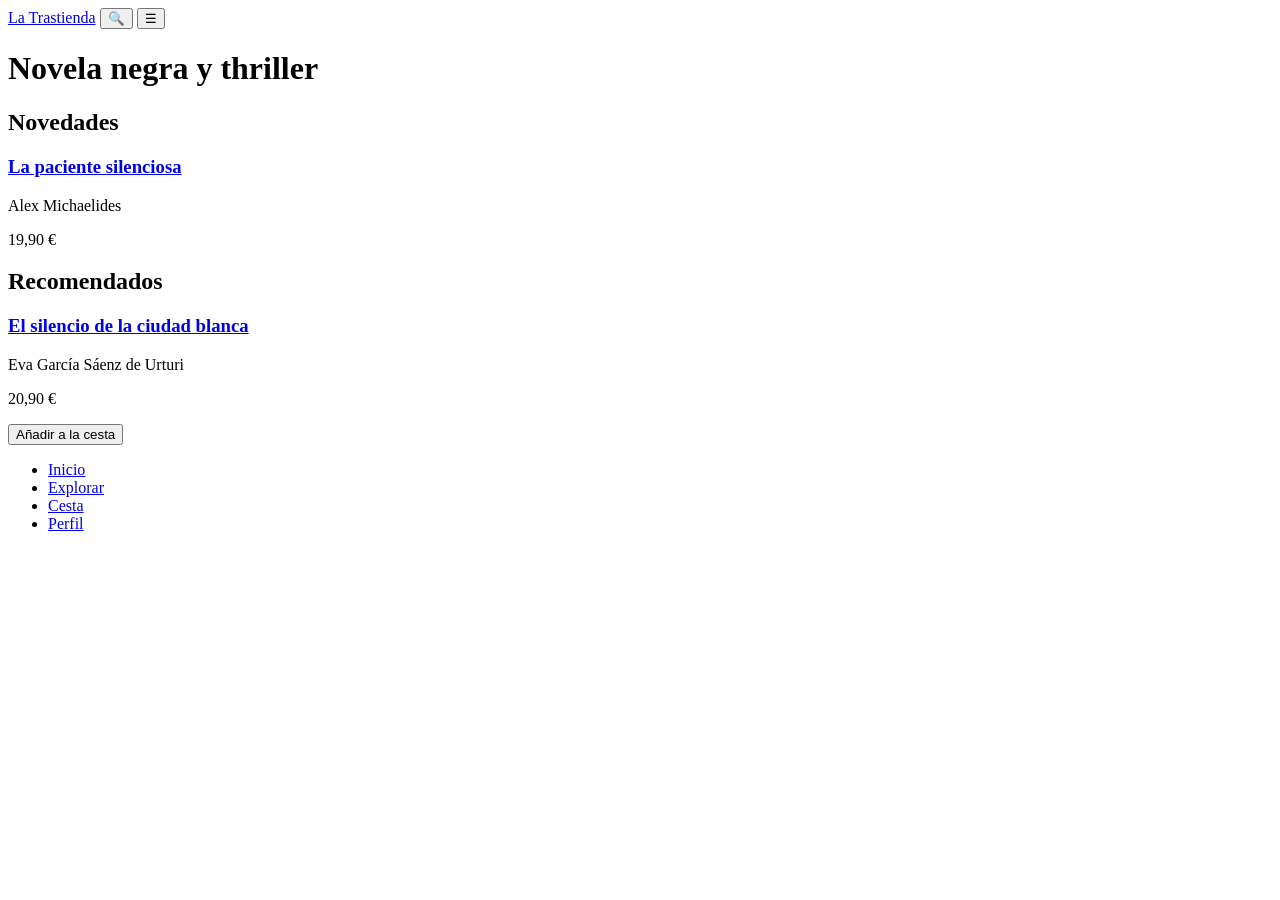
==== index.html @ 35718a54 "feat: add initial HTML structure and styles for store homepage and cart" ====
<!DOCTYPE html>
<html lang="es">
<head>
    <meta charset="UTF-8">
    <meta name="viewport" content="width=device-width, initial-scale=1.0">
    <title>Trastienda</title>
</head>
<body>
  <header>
    <a href="index.html">La Trastienda</a>
    <button type="button" aria-label="Buscar">🔍</button>
    <button type="button" aria-label="Abrir menú">☰</button>
  </header>

  <main>
    <h1>Novela negra y thriller</h1>

    <section>
      <h2>Novedades</h2>
      <article>
        <h3><a href="detalle.html">La paciente silenciosa</a></h3>
        <p>Alex Michaelides</p>
        <p>19,90 €</p>
      </article>
      <!-- más tarjetas -->
    </section>

    <section>
      <h2>Recomendados</h2>
      <article>
        <h3><a href="detalle.html">El silencio de la ciudad blanca</a></h3>
        <p>Eva García Sáenz de Urturi</p>
        <p>20,90 €</p>
        <button type="button">Añadir a la cesta</button>
      </article>
      <!-- más tarjetas -->
    </section>
  </main>

  <nav aria-label="Secciones de la app">
    <ul>
      <li><a href="index.html" aria-current="page">Inicio</a></li>
      <li><a href="explorar.html">Explorar</a></li>
      <li><a href="carrito.html">Cesta</a></li>
      <li><a href="perfil.html">Perfil</a></li>
    </ul>
  </nav>
</body>
</html>
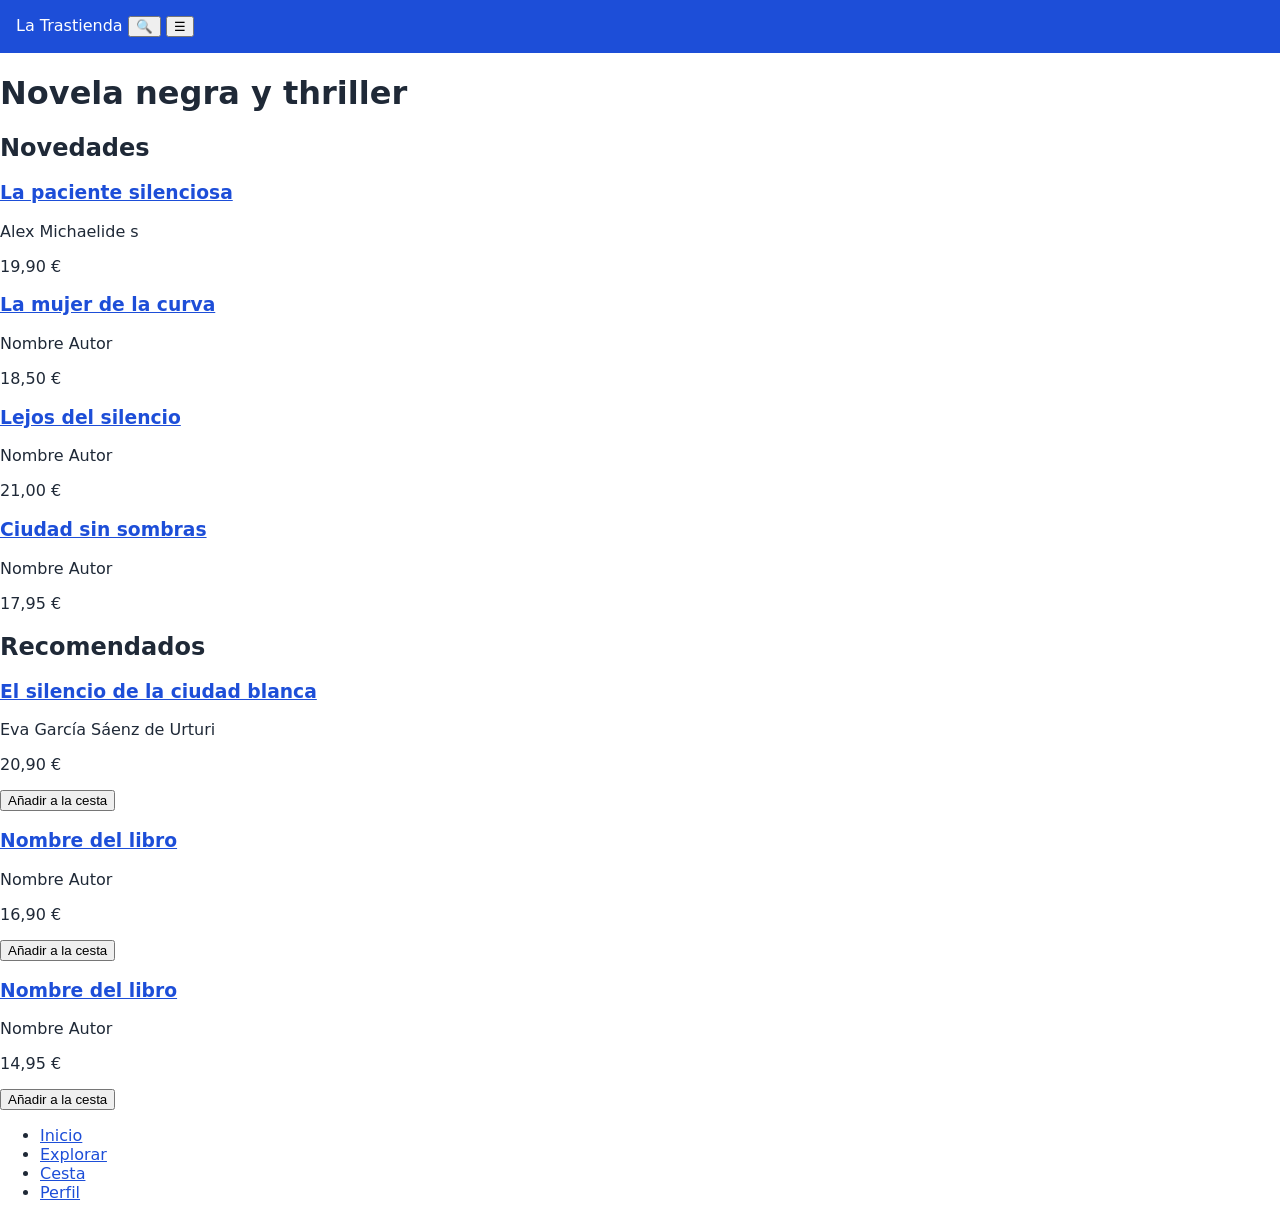
==== commit 6fea5479: "feat: add shopping cart view, base styles, and new items to index page" ====
--- a/index.html
+++ b/index.html
@@ -4,6 +4,7 @@
     <meta charset="UTF-8">
     <meta name="viewport" content="width=device-width, initial-scale=1.0">
     <title>Trastienda</title>
+    <link rel="stylesheet" href="css/styles.css">
 </head>
 <body>
   <header>
@@ -19,10 +20,24 @@
       <h2>Novedades</h2>
       <article>
         <h3><a href="detalle.html">La paciente silenciosa</a></h3>
-        <p>Alex Michaelides</p>
+        <p>Alex Michaelide  s</p>
         <p>19,90 €</p>
       </article>
-      <!-- más tarjetas -->
+      <article>
+        <h3><a href="detalle.html">La mujer de la curva</a></h3>
+        <p>Nombre Autor</p>
+        <p>18,50 €</p>
+      </article>
+      <article>
+        <h3><a href="detalle.html">Lejos del silencio</a></h3>
+        <p>Nombre Autor</p>
+        <p>21,00 €</p>
+      </article>
+      <article>
+        <h3><a href="detalle.html">Ciudad sin sombras</a></h3>
+        <p>Nombre Autor</p>
+        <p>17,95 €</p>
+      </article>
     </section>
 
     <section>
@@ -33,7 +48,18 @@
         <p>20,90 €</p>
         <button type="button">Añadir a la cesta</button>
       </article>
-      <!-- más tarjetas -->
+      <article>
+        <h3><a href="detalle.html">Nombre del libro</a></h3>
+        <p>Nombre Autor</p>
+        <p>16,90 €</p>
+        <button type="button">Añadir a la cesta</button>
+      </article>
+      <article>
+        <h3><a href="detalle.html">Nombre del libro</a></h3>
+        <p>Nombre Autor</p>
+        <p>14,95 €</p>
+        <button type="button">Añadir a la cesta</button>
+      </article>
     </section>
   </main>
 
--- a/css/styles.css
+++ b/css/styles.css
@@ -0,0 +1,20 @@
+body {
+  font-family: system-ui, sans-serif;
+  color: #1f2937;
+  margin: 0;
+}
+
+header {
+  background: #1d4ed8;
+  color: #fff;
+  padding: 1rem;
+}
+
+header a {
+  color: #fff;
+  text-decoration: none;
+}
+
+a {
+  color: #1d4ed8;
+}
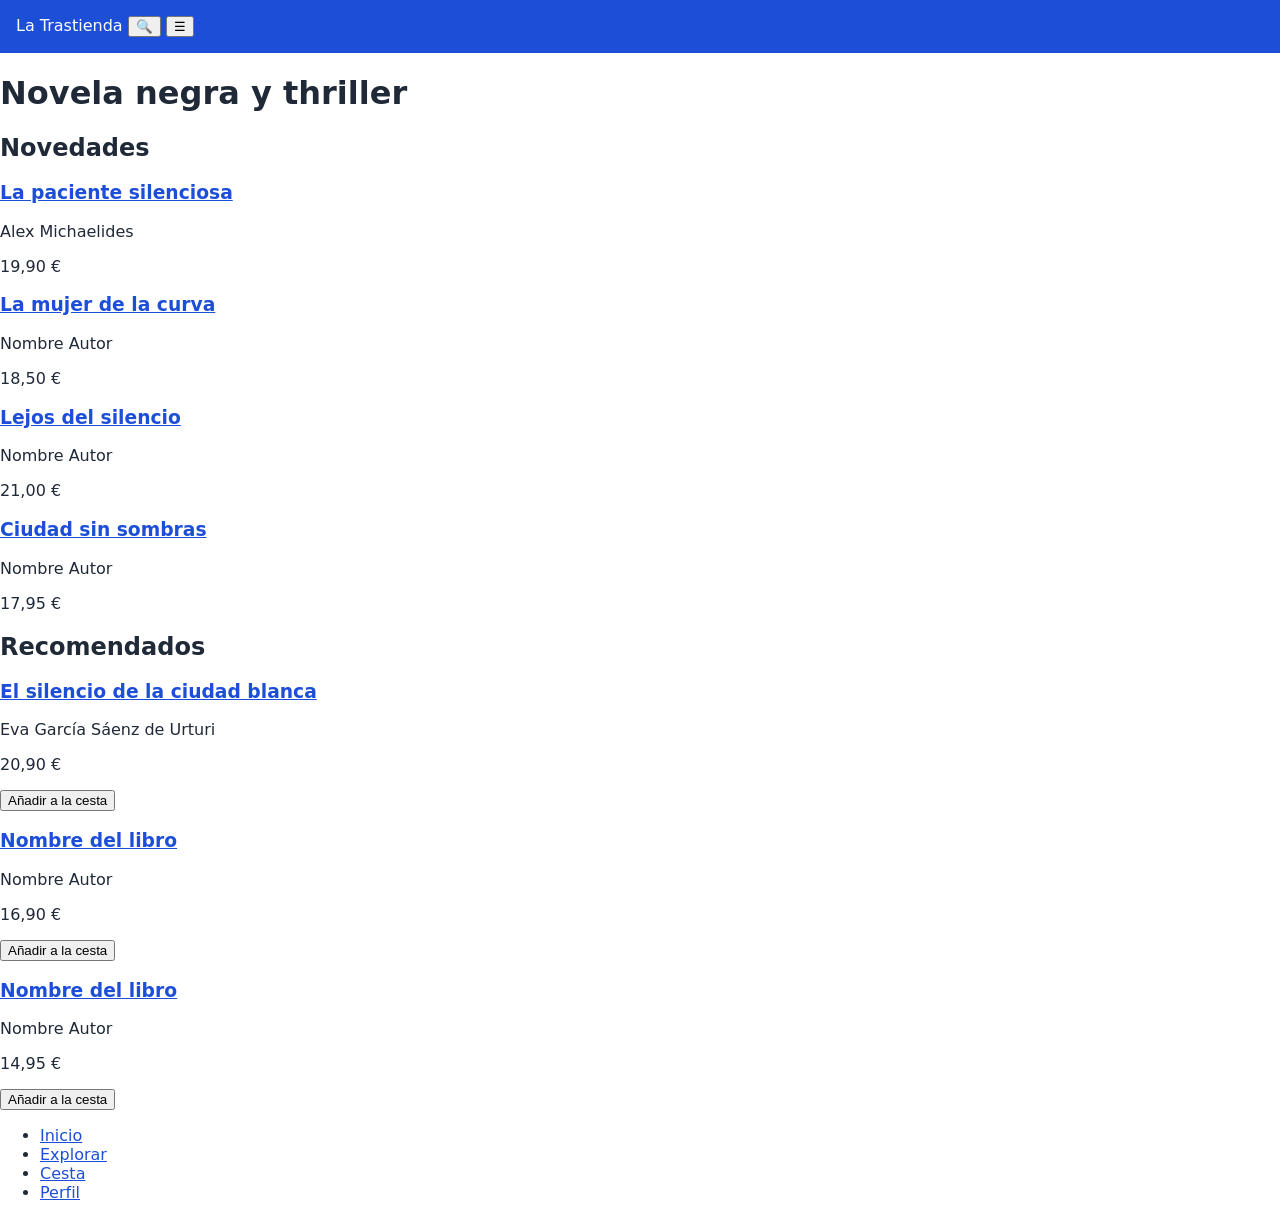
==== commit c2b6129d: "fix: fix author name typo and comment out product images in cart" ====
--- a/index.html
+++ b/index.html
@@ -20,7 +20,7 @@
       <h2>Novedades</h2>
       <article>
         <h3><a href="detalle.html">La paciente silenciosa</a></h3>
-        <p>Alex Michaelide  s</p>
+        <p>Alex Michaelides</p>
         <p>19,90 €</p>
       </article>
       <article>
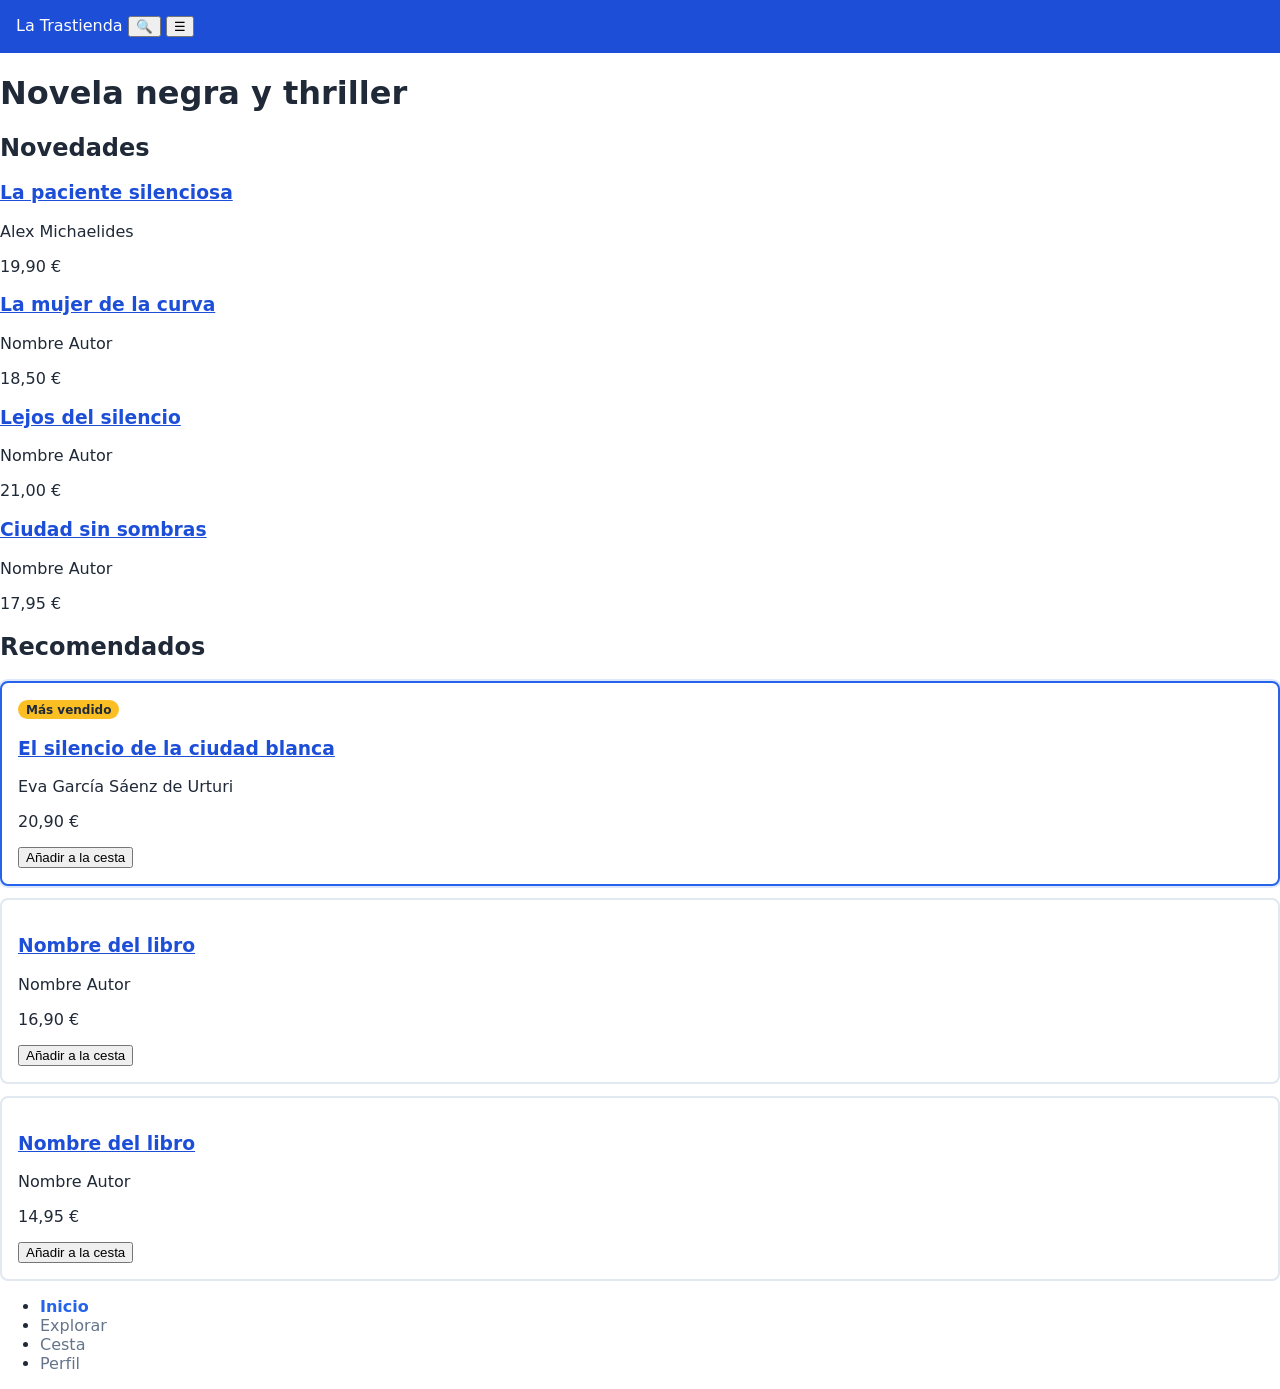
==== commit 95fffa5d: "feat: add stylesheet and apply card and badge styles to index content" ====
--- a/index.html
+++ b/index.html
@@ -5,6 +5,7 @@
     <meta name="viewport" content="width=device-width, initial-scale=1.0">
     <title>Trastienda</title>
     <link rel="stylesheet" href="css/styles.css">
+    <link rel="icon" href="data:,">
 </head>
 <body>
   <header>
@@ -42,19 +43,21 @@
 
     <section>
       <h2>Recomendados</h2>
-      <article>
+      <article class="card">
+        <span class="badge">Más vendido</span>
         <h3><a href="detalle.html">El silencio de la ciudad blanca</a></h3>
         <p>Eva García Sáenz de Urturi</p>
         <p>20,90 €</p>
         <button type="button">Añadir a la cesta</button>
       </article>
-      <article>
+      <article class="card">
+        <span class="badge"></span>
         <h3><a href="detalle.html">Nombre del libro</a></h3>
         <p>Nombre Autor</p>
         <p>16,90 €</p>
         <button type="button">Añadir a la cesta</button>
       </article>
-      <article>
+      <article class="card">
         <h3><a href="detalle.html">Nombre del libro</a></h3>
         <p>Nombre Autor</p>
         <p>14,95 €</p>
--- a/css/styles.css
+++ b/css/styles.css
@@ -17,4 +17,62 @@
 
 a {
   color: #1d4ed8;
+}
+
+nav a {
+  text-decoration: none;
+}
+
+nav a[aria-current="page"] {
+  color: #2563eb;
+  font-weight: 700;
+}
+
+nav a:not([aria-current="page"]) {
+  color: #64748b;
+}
+
+nav a:hover {
+  color: #1e293b;
+}
+
+nav a:focus-visible {
+  outline: 2px solid #2563eb;
+  outline-offset: 2px;
+}
+
+.card {
+  display: block;
+  background-color: #ffffff;
+  border: 2px solid #e2e8f0;
+  border-radius: 8px;
+  padding: 1rem;
+  margin-block-end: 0.75rem;
+}
+
+h2 + .card {
+  border-top: 2px solid #2563eb;
+}
+
+.badge {
+  display: inline-block;
+  background-color: #fbbf24;
+  color: #1e293b;
+  font-size: 0.75rem;
+  font-weight: 700;
+  padding: 0.15rem 0.5rem;
+  border-radius: 999px;
+}
+
+.badge:empty {
+  display: none;
+}
+
+article:has(.badge:not(:empty)) {
+  border-color: #2563eb;
+  box-shadow: 0 0 0 2px rgba(37, 99, 235, 0.15);
+}
+
+button[aria-label] {
+  cursor: pointer;
 }
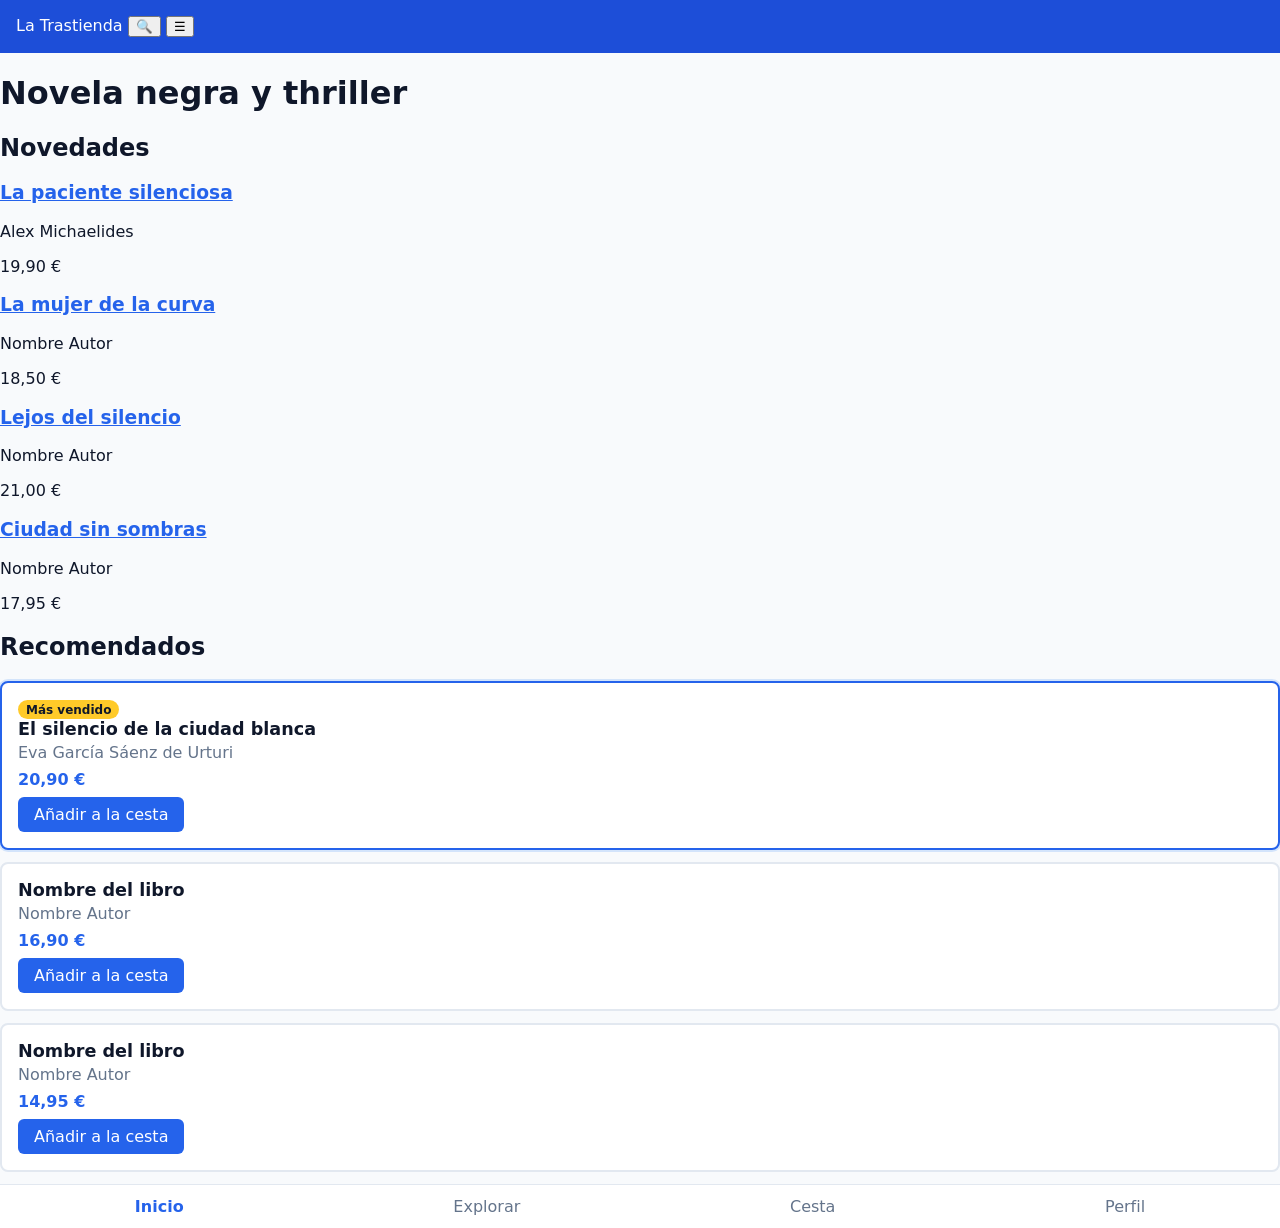
==== commit 3ce119a8: "feat: add base stylesheet and apply component classes to index markup" ====
--- a/index.html
+++ b/index.html
@@ -46,21 +46,21 @@
       <article class="card">
         <span class="badge">Más vendido</span>
         <h3><a href="detalle.html">El silencio de la ciudad blanca</a></h3>
-        <p>Eva García Sáenz de Urturi</p>
-        <p>20,90 €</p>
+        <p class="autor">Eva García Sáenz de Urturi</p>
+        <p class="precio">20,90 €</p>
         <button type="button">Añadir a la cesta</button>
       </article>
       <article class="card">
         <span class="badge"></span>
         <h3><a href="detalle.html">Nombre del libro</a></h3>
-        <p>Nombre Autor</p>
-        <p>16,90 €</p>
+        <p class="autor">Nombre Autor</p>
+        <p class="precio">16,90 €</p>
         <button type="button">Añadir a la cesta</button>
       </article>
       <article class="card">
         <h3><a href="detalle.html">Nombre del libro</a></h3>
-        <p>Nombre Autor</p>
-        <p>14,95 €</p>
+        <p class="autor">Nombre Autor</p>
+        <p class="precio">14,95 €</p>
         <button type="button">Añadir a la cesta</button>
       </article>
     </section>
--- a/css/styles.css
+++ b/css/styles.css
@@ -1,63 +1,170 @@
+/* ==========================================
+   1. TOKENS (Figma → :root)
+   ========================================== */
+:root {
+  /* Primary */
+  --color-primary-50:  #eff6ff;
+  --color-primary-100: #dbeafe;
+  --color-primary-200: #bfdbfe;
+  --color-primary-300: #93c5fd;
+  --color-primary-400: #60a5fa;
+  --color-primary-500: #2563eb;
+  --color-primary-600: #1d4ed8;
+  --color-primary-700: #1d40af;
+  --color-primary-800: #1e3a8a;
+  --color-primary-900: #172554;
+
+  /* Neutral */
+  --color-neutral-50:  #f8fafc;
+  --color-neutral-100: #f1f5f9;
+  --color-neutral-200: #e2e8f0;
+  --color-neutral-300: #cbd5e1;
+  --color-neutral-500: #64748b;
+  --color-neutral-800: #1e293b;
+  --color-neutral-900: #0f172a;
+
+  /* Acento en oklch (aprox. #fbbf24, ámbar del badge) */
+  --color-accent-oklch: oklch(0.87 0.17 85);
+
+  /* Semánticas */
+  --bg-page:       var(--color-neutral-50);
+  --bg-card:       #ffffff;
+  --text-main:     var(--color-neutral-900);
+  --text-muted:    var(--color-neutral-500);
+  --border-subtle: var(--color-neutral-200);
+  --brand:         var(--color-primary-500);
+  --brand-hover:   var(--color-primary-600);
+  --header-bg:     var(--color-primary-600);
+}
+
+/* ==========================================
+   2. BASE
+   ========================================== */
 body {
   font-family: system-ui, sans-serif;
-  color: #1f2937;
+  color: var(--text-main);
+  background-color: var(--bg-page);
   margin: 0;
 }
 
+a {
+  color: var(--brand);
+}
+
+button[aria-label] {
+  cursor: pointer;
+}
+
+/* ==========================================
+   3. CABECERA
+   ========================================== */
 header {
-  background: #1d4ed8;
+  background-color: var(--header-bg);
   color: #fff;
   padding: 1rem;
+
+  a {
+    color: #fff;
+    text-decoration: none;
+  }
 }
 
-header a {
-  color: #fff;
-  text-decoration: none;
+/* ==========================================
+   4. NAVEGACIÓN INFERIOR
+   ========================================== */
+nav {
+  background-color: var(--bg-card);
+  border-top: 1px solid var(--border-subtle);
+
+  ul {
+    list-style: none;
+    padding: 0;
+    margin: 0;
+    display: flex;
+    justify-content: space-around;
+  }
+
+  a {
+    display: block;
+    padding: 0.75rem 0.5rem;
+    color: var(--text-muted);
+    text-decoration: none;
+
+    &[aria-current="page"] {
+      color: var(--brand);
+      font-weight: 700;
+    }
+
+    &:hover {
+      color: var(--text-main);
+    }
+
+    &:focus-visible {
+      outline: 2px solid var(--brand);
+      outline-offset: 2px;
+    }
+  }
 }
 
-a {
-  color: #1d4ed8;
-}
-
-nav a {
-  text-decoration: none;
-}
-
-nav a[aria-current="page"] {
-  color: #2563eb;
-  font-weight: 700;
-}
-
-nav a:not([aria-current="page"]) {
-  color: #64748b;
-}
-
-nav a:hover {
-  color: #1e293b;
-}
-
-nav a:focus-visible {
-  outline: 2px solid #2563eb;
-  outline-offset: 2px;
-}
-
+/* ==========================================
+   5. TARJETAS
+   ========================================== */
 .card {
   display: block;
-  background-color: #ffffff;
-  border: 2px solid #e2e8f0;
+  background-color: var(--bg-card);
+  border: 2px solid var(--border-subtle);
   border-radius: 8px;
   padding: 1rem;
   margin-block-end: 0.75rem;
+
+  h3 {
+    margin: 0 0 0.25rem;
+    font-size: 1.1rem;
+    color: var(--text-main);
+
+    a {
+      color: inherit;
+      text-decoration: none;
+    }
+  }
+
+  .autor {
+    margin: 0;
+    color: var(--text-muted);
+  }
+
+  .precio {
+    margin: 0.5rem 0;
+    font-weight: 700;
+    color: var(--brand);
+  }
+
+  button {
+    background-color: var(--brand);
+    color: #fff;
+    border: none;
+    border-radius: 6px;
+    padding: 0.5rem 1rem;
+    font: inherit;
+    cursor: pointer;
+
+    &:hover {
+      background-color: var(--brand-hover);
+    }
+  }
 }
 
 h2 + .card {
-  border-top: 2px solid #2563eb;
+  border-top: 2px solid var(--brand);
 }
 
+/* ==========================================
+   6. BADGE
+   ========================================== */
 .badge {
   display: inline-block;
-  background-color: #fbbf24;
-  color: #1e293b;
+  background-color: var(--color-accent-oklch);
+  color: var(--text-main);
   font-size: 0.75rem;
   font-weight: 700;
   padding: 0.15rem 0.5rem;
@@ -69,10 +176,6 @@
 }
 
 article:has(.badge:not(:empty)) {
-  border-color: #2563eb;
-  box-shadow: 0 0 0 2px rgba(37, 99, 235, 0.15);
-}
-
-button[aria-label] {
-  cursor: pointer;
+  border-color: var(--brand);
+  box-shadow: 0 0 0 2px oklch(0.55 0.22 260 / 0.15);
 }
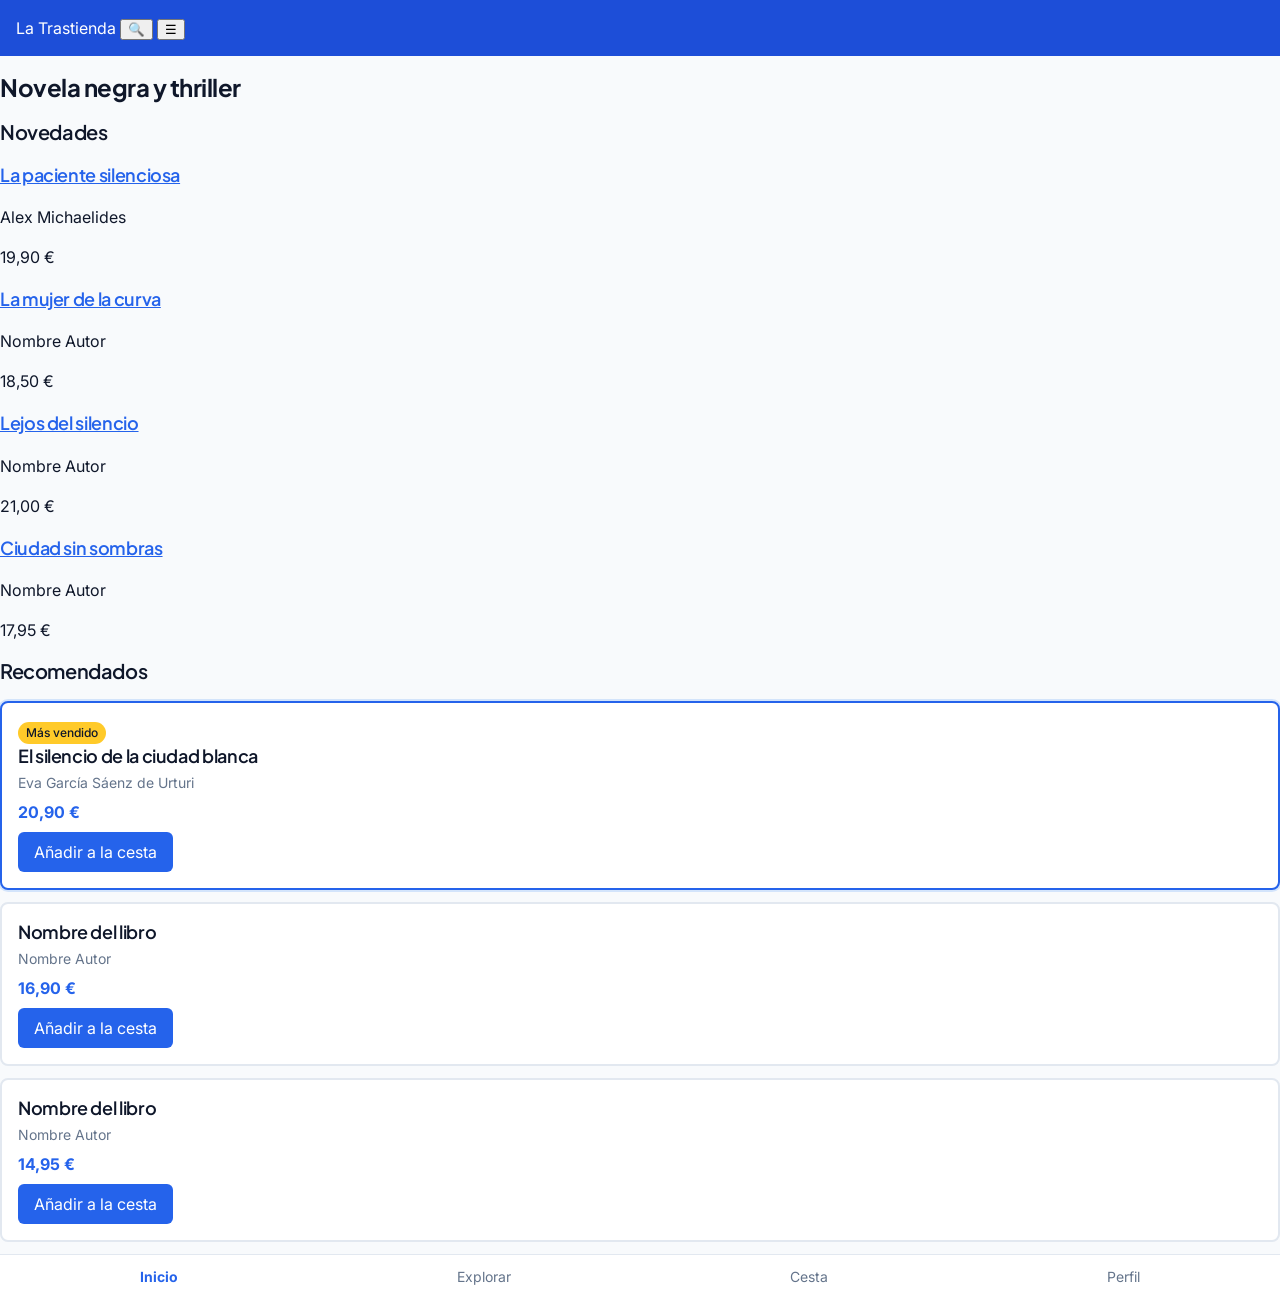
==== commit 0e6f7699: "feat: add styles and external Google Fonts for design tokens and layout" ====
--- a/index.html
+++ b/index.html
@@ -4,6 +4,12 @@
     <meta charset="UTF-8">
     <meta name="viewport" content="width=device-width, initial-scale=1.0">
     <title>Trastienda</title>
+
+    <!-- Fuentes: preconexión y display=swap -->
+    <link rel="preconnect" href="https://fonts.googleapis.com">
+    <link rel="preconnect" href="https://fonts.gstatic.com" crossorigin>
+    <link href="https://fonts.googleapis.com/css2?family=Inter:wght@400;500;600;700&family=Plus+Jakarta+Sans:wght@600;700&display=swap" rel="stylesheet">
+
     <link rel="stylesheet" href="css/styles.css">
     <link rel="icon" href="data:,">
 </head>
--- a/css/styles.css
+++ b/css/styles.css
@@ -35,16 +35,39 @@
   --brand:         var(--color-primary-500);
   --brand-hover:   var(--color-primary-600);
   --header-bg:     var(--color-primary-600);
+
+  /* Tipografía: familias */
+  --font-body:    'Inter', system-ui, -apple-system, 'Segoe UI', Roboto, sans-serif;
+  --font-display: 'Plus Jakarta Sans', system-ui, sans-serif;
+
+  /* Tipografía: escala (rem) */
+  --text-xs:   0.75rem;   /* Caption (12 px) */
+  --text-sm:   0.875rem;  /* Body Small (14 px) */
+  --text-base: 1rem;      /* Body (16 px) */
+  --text-lg:   1.125rem;  /* H3 (18 px) */
+  --text-xl:   1.25rem;   /* H2 (20 px) */
+  --text-2xl:  1.5rem;    /* H1 (24 px) */
+  --text-3xl:  1.875rem;  /* Display (30 px) */
 }
 
 /* ==========================================
    2. BASE
    ========================================== */
 body {
-  font-family: system-ui, sans-serif;
+  display: flex;
+  flex-direction: column;
+  min-height: 100dvh;
+  margin: 0;
+  font-family: var(--font-body);
+  font-size: var(--text-base);
+  font-weight: 400;
+  line-height: 1.5;
   color: var(--text-main);
   background-color: var(--bg-page);
-  margin: 0;
+}
+
+main {
+  flex: 1;
 }
 
 a {
@@ -56,7 +79,34 @@
 }
 
 /* ==========================================
-   3. CABECERA
+   3. TITULARES
+   ========================================== */
+h1, h2, h3 {
+  font-family: var(--font-display);
+  letter-spacing: -0.02em;
+  text-wrap: balance;
+}
+
+h1 {
+  font-size: var(--text-2xl);
+  font-weight: 700;
+  line-height: 1.25;
+}
+
+h2 {
+  font-size: var(--text-xl);
+  font-weight: 600;
+  line-height: 1.3;
+}
+
+h3 {
+  font-size: var(--text-lg);
+  font-weight: 600;
+  line-height: 1.35;
+}
+
+/* ==========================================
+   4. CABECERA
    ========================================== */
 header {
   background-color: var(--header-bg);
@@ -70,7 +120,7 @@
 }
 
 /* ==========================================
-   4. NAVEGACIÓN INFERIOR
+   5. NAVEGACIÓN INFERIOR
    ========================================== */
 nav {
   background-color: var(--bg-card);
@@ -87,6 +137,8 @@
   a {
     display: block;
     padding: 0.75rem 0.5rem;
+    font-size: var(--text-sm);
+    line-height: 1.4;
     color: var(--text-muted);
     text-decoration: none;
 
@@ -107,7 +159,7 @@
 }
 
 /* ==========================================
-   5. TARJETAS
+   6. TARJETAS
    ========================================== */
 .card {
   display: block;
@@ -119,7 +171,6 @@
 
   h3 {
     margin: 0 0 0.25rem;
-    font-size: 1.1rem;
     color: var(--text-main);
 
     a {
@@ -130,6 +181,8 @@
 
   .autor {
     margin: 0;
+    font-size: var(--text-sm);
+    line-height: 1.4;
     color: var(--text-muted);
   }
 
@@ -159,14 +212,14 @@
 }
 
 /* ==========================================
-   6. BADGE
+   7. BADGE
    ========================================== */
 .badge {
   display: inline-block;
   background-color: var(--color-accent-oklch);
   color: var(--text-main);
-  font-size: 0.75rem;
-  font-weight: 700;
+  font-size: var(--text-xs);
+  font-weight: 500;
   padding: 0.15rem 0.5rem;
   border-radius: 999px;
 }
@@ -178,4 +231,12 @@
 article:has(.badge:not(:empty)) {
   border-color: var(--brand);
   box-shadow: 0 0 0 2px oklch(0.55 0.22 260 / 0.15);
+}
+
+/* ==========================================
+   8. TEXTO LARGO (para la página de detalle)
+   ========================================== */
+.sinopsis {
+  max-width: 65ch;
+  line-height: 1.65;
 }
